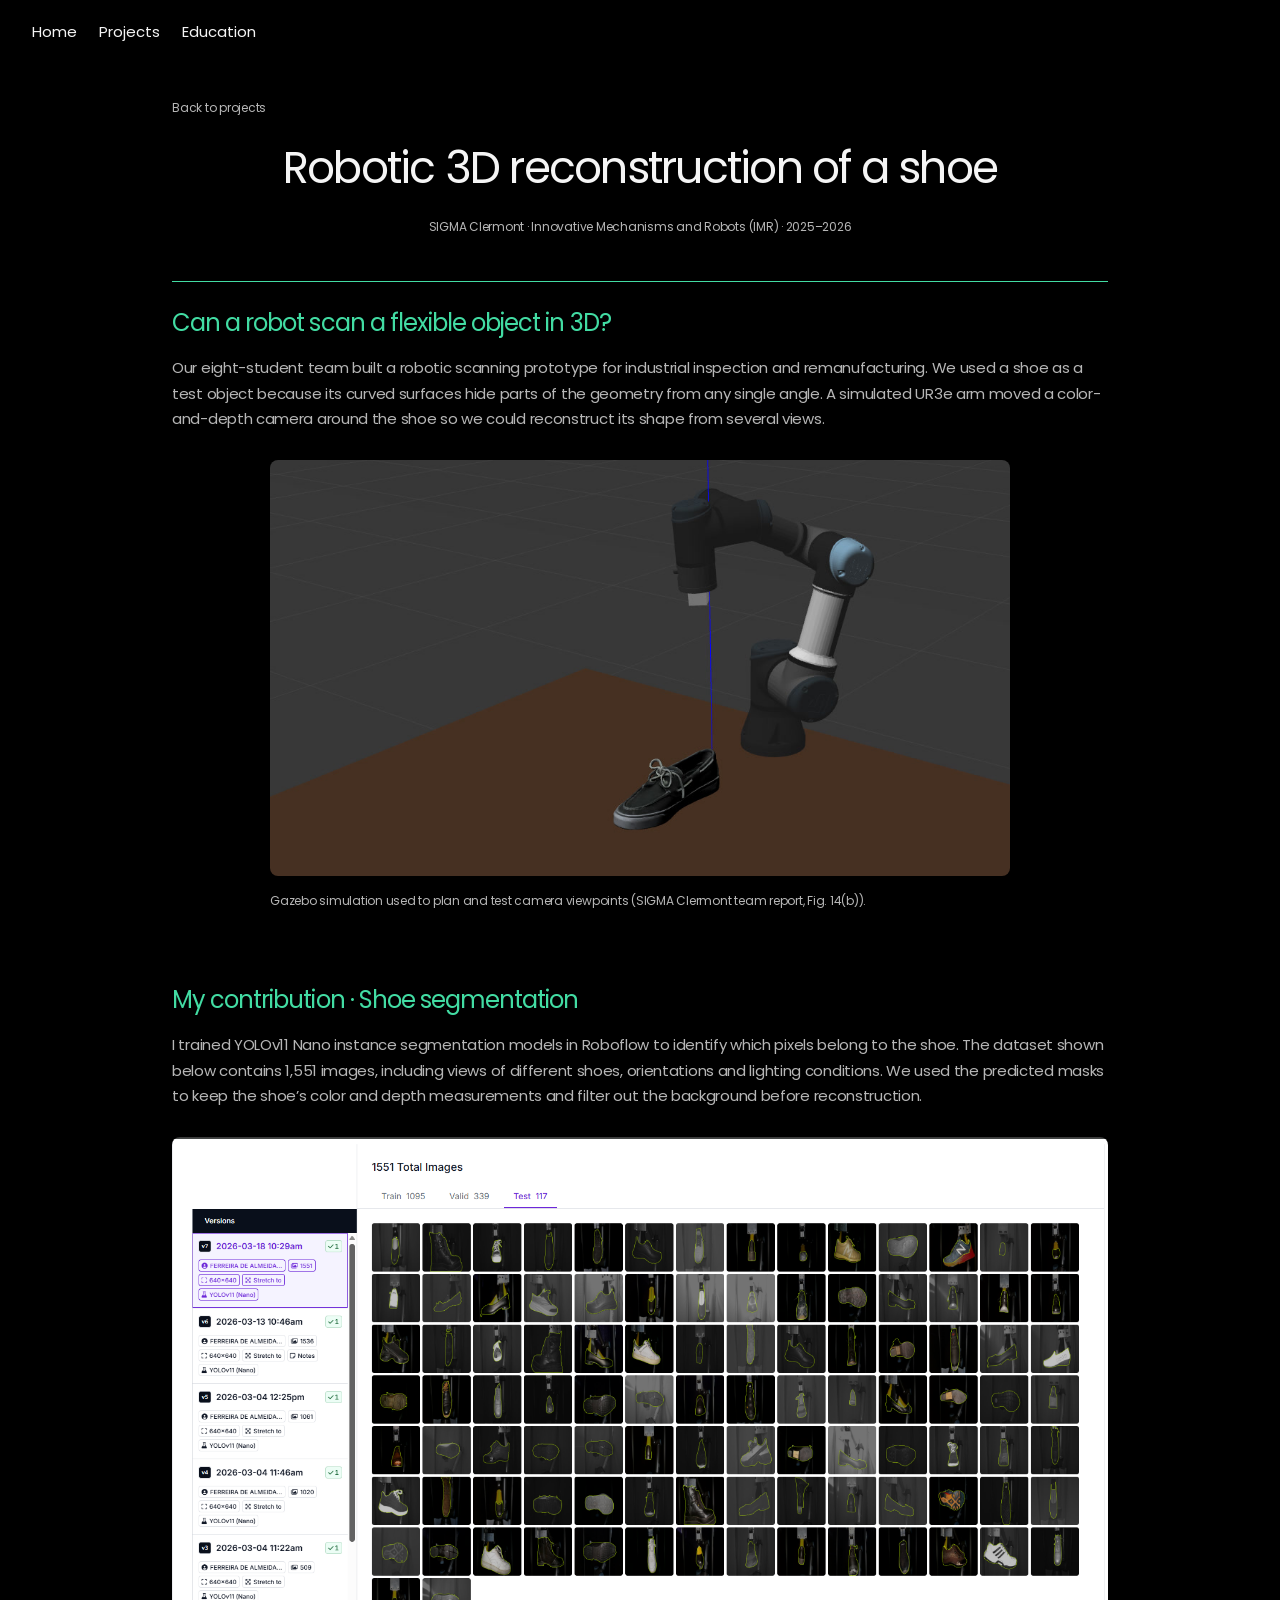
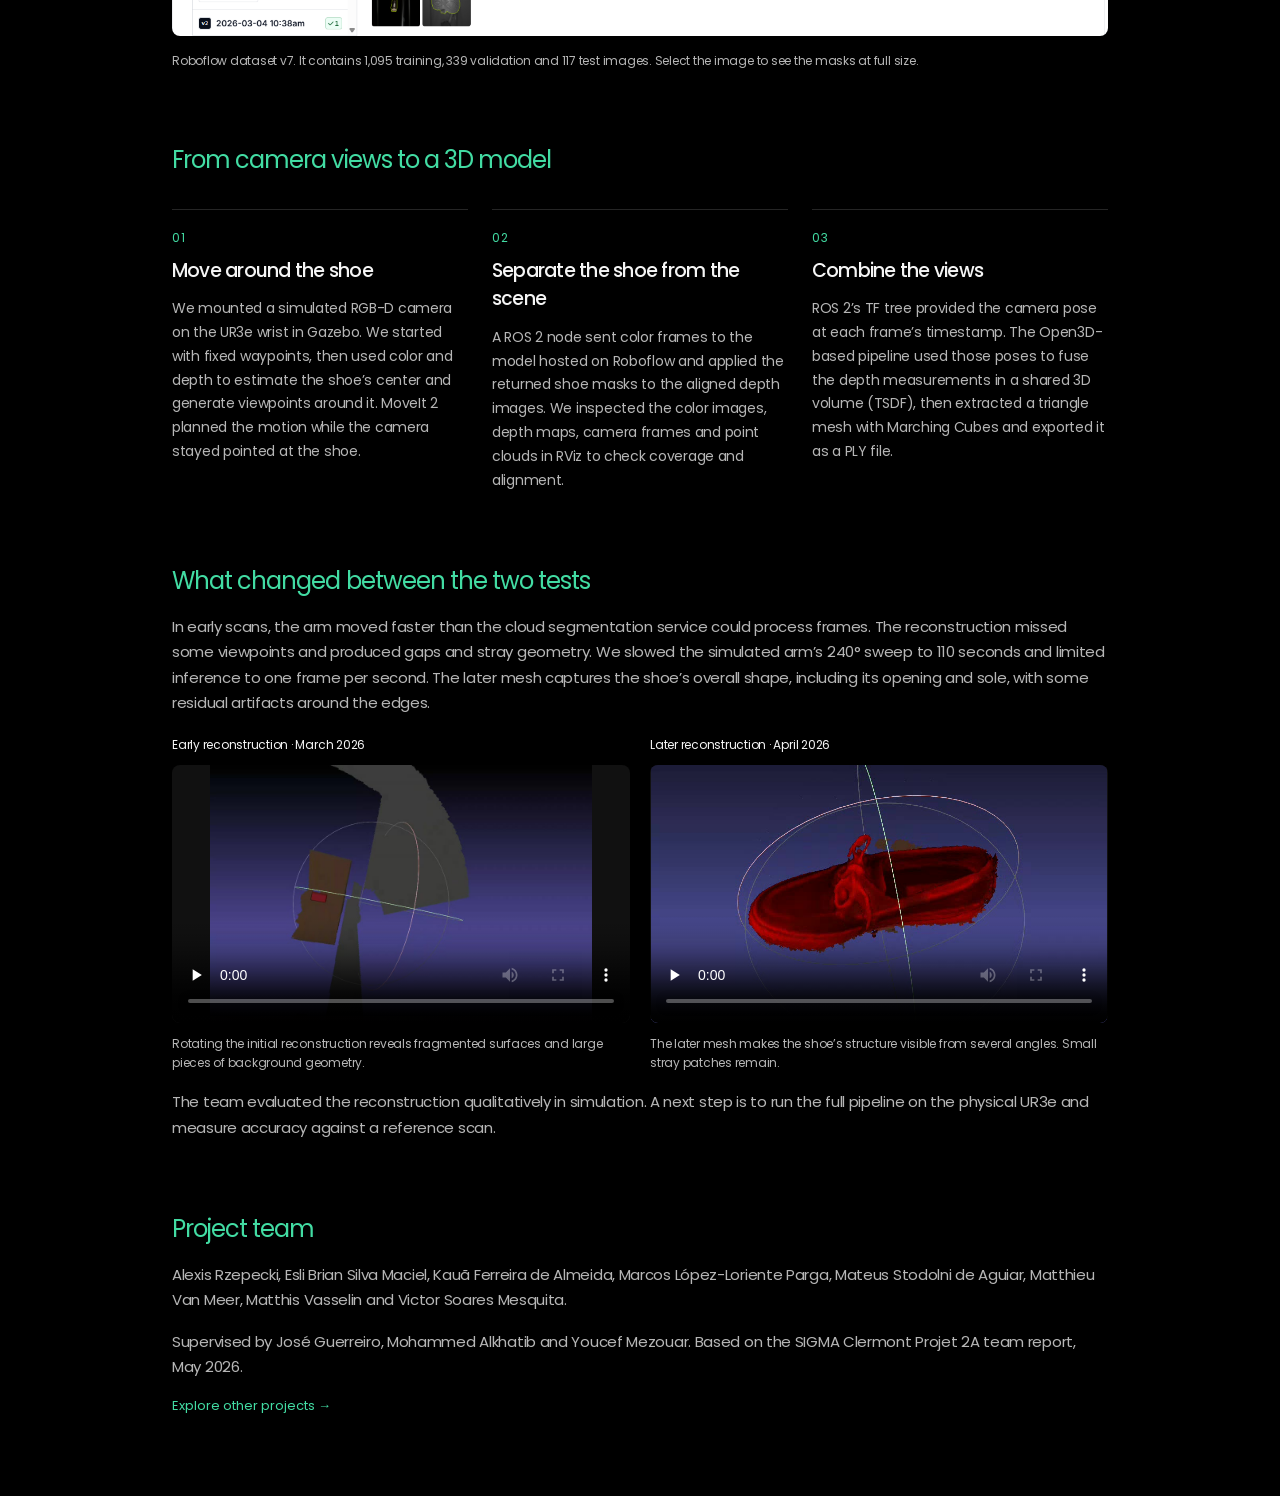
==== 3d-reconstruction/index.html @ c61263b9 "Add files via upload" ====
<!doctype html>
<html lang="en">
<head>
  <meta charset="UTF-8">
  <meta name="viewport" content="width=device-width, initial-scale=1">
  <title>Robotic 3D reconstruction of a shoe — Kauã Ferreira de Almeida</title>
  <meta name="description" content="A SIGMA Clermont team project combining a simulated UR3e, YOLOv11 segmentation trained in Roboflow, and ROS 2 with Open3D to reconstruct a shoe.">
  <meta property="og:title" content="Robotic 3D reconstruction of a shoe">
  <meta property="og:description" content="From a robot-mounted depth camera to a 3D mesh for industrial inspection.">
  <meta property="og:type" content="article">
  <link rel="preload" href="../assets/fonts/poppins-400.woff2" as="font" type="font/woff2" crossorigin>
  <link rel="stylesheet" href="../assets/styles.css">
</head>
<body>
  <a href="#main" class="skip-link">Skip to content</a>
  <nav class="site-nav" aria-label="Main navigation">
    <a href="../">Home</a>
    <a href="../#projects">Projects</a>
    <a href="../#education">Education</a>
  </nav>

  <main id="main" class="case-study">
    <a class="back-link" href="../#projects">Back to projects</a>
    <header class="case-header">
      <h1>Robotic 3D reconstruction of a shoe</h1>
      <p class="case-meta">SIGMA Clermont · Innovative Mechanisms and Robots (IMR) · 2025–2026</p>
    </header>

    <section class="case-section" aria-labelledby="challenge-title">
      <h2 id="challenge-title">Can a robot scan a flexible object in 3D?</h2>
      <p>Our eight-student team built a robotic scanning prototype for industrial inspection and remanufacturing. We used a shoe as a test object because its curved surfaces hide parts of the geometry from any single angle. A simulated UR3e arm moved a color-and-depth camera around the shoe so we could reconstruct its shape from several views.</p>
      <figure class="case-figure reconstruction-setup">
        <img src="../assets/images/reconstruction-ur3e.jpg" alt="Simulated UR3e robot arm looking down at a shoe on a workbench" width="1034" height="581">
        <figcaption>Gazebo simulation used to plan and test camera viewpoints (SIGMA Clermont team report, Fig. 14(b)).</figcaption>
      </figure>
    </section>

    <section class="case-section" aria-labelledby="contribution-title">
      <h2 id="contribution-title">My contribution · Shoe segmentation</h2>
      <p>I trained YOLOv11 Nano instance segmentation models in Roboflow to identify which pixels belong to the shoe. The dataset shown below contains 1,551 images, including views of different shoes, orientations and lighting conditions. We used the predicted masks to keep the shoe’s color and depth measurements and filter out the background before reconstruction.</p>
      <figure class="case-figure overview-figure">
        <a href="../assets/images/reconstruction-roboflow.png" target="_blank" rel="noopener noreferrer" aria-label="Open the Roboflow screenshot at full size in a new tab">
          <img src="../assets/images/reconstruction-roboflow.png" alt="Roboflow dataset dashboard with outlined shoe masks in the test split and several YOLOv11 Nano model versions" width="1551" height="827" loading="lazy">
        </a>
        <figcaption>Roboflow dataset v7. It contains 1,095 training, 339 validation and 117 test images. Select the image to see the masks at full size.</figcaption>
      </figure>
    </section>

    <section class="case-section" aria-labelledby="method-title">
      <h2 id="method-title">From camera views to a 3D model</h2>
      <div class="method-steps">
        <article class="method-step">
          <span class="step-number" aria-hidden="true">01</span>
          <h3>Move around the shoe</h3>
          <p>We mounted a simulated RGB-D camera on the UR3e wrist in Gazebo. We started with fixed waypoints, then used color and depth to estimate the shoe’s center and generate viewpoints around it. MoveIt 2 planned the motion while the camera stayed pointed at the shoe.</p>
        </article>
        <article class="method-step">
          <span class="step-number" aria-hidden="true">02</span>
          <h3>Separate the shoe from the scene</h3>
          <p>A ROS 2 node sent color frames to the model hosted on Roboflow and applied the returned shoe masks to the aligned depth images. We inspected the color images, depth maps, camera frames and point clouds in RViz to check coverage and alignment.</p>
        </article>
        <article class="method-step">
          <span class="step-number" aria-hidden="true">03</span>
          <h3>Combine the views</h3>
          <p>ROS 2’s TF tree provided the camera pose at each frame’s timestamp. The Open3D-based pipeline used those poses to fuse the depth measurements in a shared 3D volume (TSDF), then extracted a triangle mesh with Marching Cubes and exported it as a PLY file.</p>
        </article>
      </div>
    </section>

    <section class="case-section" aria-labelledby="results-title">
      <h2 id="results-title">What changed between the two tests</h2>
      <p>In early scans, the arm moved faster than the cloud segmentation service could process frames. The reconstruction missed some viewpoints and produced gaps and stray geometry. We slowed the simulated arm’s 240° sweep to 110 seconds and limited inference to one frame per second. The later mesh captures the shoe’s overall shape, including its opening and sole, with some residual artifacts around the edges.</p>
      <div class="experiment-videos">
        <figure class="video-panel">
          <p class="video-label" id="early-scan-label">Early reconstruction · March 2026</p>
          <video controls playsinline preload="none" poster="../assets/images/reconstruction-early-poster.jpg" aria-labelledby="early-scan-label" aria-describedby="early-scan-caption">
            <source src="../assets/videos/reconstruction-early.mp4" type="video/mp4">
            <a href="../assets/videos/reconstruction-early.mp4">Open the early reconstruction video.</a>
          </video>
          <figcaption id="early-scan-caption">Rotating the initial reconstruction reveals fragmented surfaces and large pieces of background geometry.</figcaption>
        </figure>
        <figure class="video-panel">
          <p class="video-label" id="final-scan-label">Later reconstruction · April 2026</p>
          <video controls playsinline preload="none" poster="../assets/images/reconstruction-final-poster.jpg" aria-labelledby="final-scan-label" aria-describedby="final-scan-caption">
            <source src="../assets/videos/reconstruction-final.mp4" type="video/mp4">
            <a href="../assets/videos/reconstruction-final.mp4">Open the later reconstruction video.</a>
          </video>
          <figcaption id="final-scan-caption">The later mesh makes the shoe’s structure visible from several angles. Small stray patches remain.</figcaption>
        </figure>
      </div>
      <p class="body-follow-up">The team evaluated the reconstruction qualitatively in simulation. A next step is to run the full pipeline on the physical UR3e and measure accuracy against a reference scan.</p>
    </section>

    <section class="case-section" aria-labelledby="credits-title">
      <h2 id="credits-title">Project team</h2>
      <p>Alexis Rzepecki, Esli Brian Silva Maciel, Kauã Ferreira de Almeida, Marcos López-Loriente Parga, Mateus Stodolni de Aguiar, Matthieu Van Meer, Matthis Vasselin and Victor Soares Mesquita.</p>
      <p class="body-follow-up">Supervised by José Guerreiro, Mohammed Alkhatib and Youcef Mezouar. Based on the SIGMA Clermont Projet 2A team report, May 2026.</p>
      <a class="section-link body-follow-up" href="../#projects">Explore other projects <span aria-hidden="true">→</span></a>
    </section>
  </main>
</body>
</html>
---- assets/styles.css ----
@font-face {
  font-family: Poppins;
  src: url("./fonts/poppins-400.woff2") format("woff2");
  font-style: normal;
  font-weight: 400;
  font-display: swap;
}

@font-face {
  font-family: Poppins;
  src: url("./fonts/poppins-500.woff2") format("woff2");
  font-style: normal;
  font-weight: 500;
  font-display: swap;
}

:root {
  color-scheme: dark;
  --background: #000;
  --surface: #111;
  --border: #252525;
  --text: #f5f5f5;
  --muted: #b6b6b6;
  --accent: #42dca3;
  font-family: Poppins, sans-serif;
  font-size: 15px;
  font-weight: 400;
  font-synthesis: none;
  -webkit-font-smoothing: antialiased;
  text-rendering: optimizeLegibility;
}

* { box-sizing: border-box; }
html { scroll-behavior: smooth; }
body { margin: 0; background: var(--background); color: var(--text); }
h1, h2, h3, p, figure { margin: 0; }
h1, h2, h3 { font-weight: 400; letter-spacing: -.04em; }
h1 { font-size: 44px; line-height: 1.35; }
h2 { font-size: 24px; line-height: 1.4; }
h3 { font-size: 19px; font-weight: 500; line-height: 1.5; }
p { line-height: 1.7; letter-spacing: -.02em; }
a { color: inherit; text-decoration: none; }
img { display: block; max-width: 100%; }
button, a { -webkit-tap-highlight-color: transparent; }
a:focus-visible, button:focus-visible { outline: 2px solid var(--accent); outline-offset: 5px; }
::selection { background: var(--accent); color: #000; }

.skip-link {
  position: absolute;
  top: 8px;
  left: 24px;
  transform: translateY(-160%);
  z-index: 10;
  background: var(--accent);
  color: #000;
  padding: 8px 16px;
  border-radius: 6px;
}
.skip-link:focus { transform: translateY(0); }

.site-nav {
  width: 100%;
  max-width: 1360px;
  margin-inline: auto;
  display: flex;
  align-items: center;
  flex-wrap: wrap;
  gap: 10px 22px;
  padding: 20px 32px;
  font-size: 15px;
  line-height: 24px;
}
.site-nav a:hover, .profile-links a:hover, .back-link:hover { color: var(--accent); }

.portfolio-layout {
  display: flex;
  align-items: flex-start;
  gap: 72px;
  width: 100%;
  max-width: 1360px;
  margin-inline: auto;
  padding: 24px 32px 64px;
}
.profile-card {
  display: flex;
  flex-direction: column;
  align-items: center;
  flex: 0 0 300px;
  gap: 20px;
  padding: 20px;
  background: var(--surface);
  box-shadow: inset 0 0 0 1px var(--border);
  border-radius: 28px;
  text-align: center;
}
.profile-photo {
  width: 100%;
  height: 290px;
  border-radius: 20px;
  object-fit: cover;
  object-position: center;
}
.profile-card h3 { width: 100%; }
.profile-location { color: var(--muted); font-size: 12px; line-height: 1.6; }
.profile-links { display: flex; justify-content: center; gap: 20px; font-size: 12px; line-height: 1.6; letter-spacing: -.02em; }
.cv-button {
  display: block;
  width: 100%;
  border-radius: 8px;
  padding: 12px;
  background: #222;
  color: var(--muted);
  font-size: 12px;
  line-height: 1.6;
  letter-spacing: -.02em;
  transition: background .18s, color .18s;
}
.cv-button:hover { color: var(--text); background: #2c2c2c; }

.portfolio-content { flex: 1; min-width: 0; padding-top: 24px; }
.portfolio-content > section + section { margin-top: 64px; }
.portfolio-content > section[id] { scroll-margin-top: 24px; }
.section-title { margin-bottom: 24px; }
.intro { display: flex; flex-direction: column; gap: 20px; }
.intro h1 + h1 { color: var(--accent); }
.sr-only { position: absolute; width: 1px; height: 1px; padding: 0; margin: -1px; overflow: hidden; clip: rect(0, 0, 0, 0); white-space: nowrap; border: 0; }
.role-visual { display: block; position: relative; }
.role-space { display: block; visibility: hidden; padding-right: 8px; }
.role-line { position: absolute; inset: 0; }
.typing-cursor { display: inline-block; width: 2px; height: .9em; margin-left: 4px; background: currentColor; vertical-align: -.06em; animation: cursor-blink 1s steps(1, end) infinite; }
.role-heading.is-reduced .role-space { display: none; }
.role-heading.is-reduced .role-line { position: static; }
.role-heading.is-reduced .typing-cursor { display: none; }
@keyframes cursor-blink { 0%, 48% { opacity: 1; } 49%, 100% { opacity: 0; } }
.intro .intro-summary { color: var(--text); }
.availability { color: var(--accent); font-size: 12px; line-height: 1.6; }

.intro-actions { display: flex; flex-wrap: wrap; align-items: center; gap: 14px 22px; }
.intro-button, .intro-secondary, .section-link { font-size: 13px; }
.intro-button { padding: 10px 15px; border-radius: 7px; background: var(--accent); color: #071a12; }
.intro-button:hover { background: #76e6bc; }
.intro-secondary, .section-link, .project-action { color: var(--accent); }
.intro-secondary:hover, .section-link:hover, .project-card:hover .project-action { text-decoration: underline; text-underline-offset: 4px; }

.card {
  display: block;
  box-shadow: inset 0 0 0 1px var(--border);
  border-radius: 12px;
  background: var(--surface);
}
a.card { transition: box-shadow .18s, background .18s; }
a.card:hover { box-shadow: inset 0 0 0 1px #555; background: #151515; }
.publication-card { padding: 20px; }
.publication-heading { display: flex; align-items: flex-start; gap: 16px; }
.publication-heading h3 { flex: 1; }
.publication-year {
  flex-shrink: 0;
  padding: 6px 8px;
  border: 1px solid var(--border);
  border-radius: 4px;
  background: #222;
  color: var(--muted);
  font-size: 12px;
  line-height: 1.6;
  letter-spacing: -.02em;
}
.publication-journal { margin-top: 20px; color: var(--muted); }
.publication-details { border-top: 1px solid var(--border); padding-top: 12px; margin-top: 16px; }
.publication-details p { color: var(--muted); font-size: 12px; line-height: 1.6; }
.publication-details .doi { color: var(--accent); margin-top: 6px; }

#projects { scroll-margin-top: 24px; }
.project-grid { display: grid; grid-template-columns: repeat(3, minmax(0, 1fr)); gap: 16px; }
.project-card { padding: 16px; display: flex; flex-direction: column; gap: 12px; min-width: 0; }
.project-image, .project-placeholder { width: 100%; height: 155px; border-radius: 8px; }
.project-image { object-fit: cover; object-position: center; }
.franka-project-image { object-fit: contain; background: #fff; }
.project-placeholder {
  display: flex;
  flex-direction: column;
  align-items: center;
  justify-content: center;
  gap: 16px;
  background: repeating-linear-gradient(135deg, #292929 0, #292929 14px, #1c1c1c 14px, #1c1c1c 16px);
  color: var(--muted);
  font-size: 12px;
  line-height: 1.6;
}
.project-placeholder svg { width: 30px; height: 30px; opacity: .45; }
.project-placeholder span { letter-spacing: -.02em; }
.project-year, .project-tags { color: var(--accent); font-size: 12px; line-height: 1.6; }
.project-description { color: var(--muted); }
.project-card-copy { display: flex; flex: 1; flex-direction: column; gap: 9px; }
.project-card-copy .project-tags { margin-top: auto; padding-top: 5px; }
.project-action { font-size: 13px; }
.reconstruction-project-image { object-position: 50% 58%; }
.stack { display: flex; flex-direction: column; gap: 16px; }
.experience-card, .education-card { padding: 20px; }
.portfolio-content section:has(.experience-card) > .section-title,
.portfolio-content section:has(.education-card) > .section-title,
.contact > .section-title { margin-bottom: 16px; }
.experience-card h3, .education-card h3 { margin-bottom: 8px; }
.experience-meta { color: var(--muted); font-size: 12px; line-height: 1.6; margin-bottom: 12px; }
.education-card p { color: var(--muted); }
.experience-details { color: var(--muted); line-height: 1.65; margin: 0; padding-left: 1.2em; }
.experience-details li + li { margin-top: 6px; }
.experience-card .section-link, .education-card .section-link { display: inline-block; margin-top: 14px; }
.education-card .education-meta { margin-bottom: 5px; color: var(--accent); font-size: 12px; }
.education-card .education-degree { margin-bottom: 8px; color: var(--text); font-weight: 500; }
.skills-grid { display: grid; grid-template-columns: repeat(2, minmax(0, 1fr)); gap: 16px; }
.competency-card { display: flex; flex-direction: column; gap: 14px; min-width: 0; padding: 20px; }
.skill-heading { display: flex; align-items: center; gap: 10px; }
.skill-icon { flex: 0 0 24px; color: var(--accent); }
.tool-heading { display: flex; align-items: center; gap: 12px; min-height: 38px; }
.tool-logo { width: 38px; height: 38px; flex: 0 0 38px; object-fit: contain; border-radius: 7px; }
.tool-logo-light { padding: 4px; background: #fff; }
.competency-tags { display: flex; flex-wrap: wrap; gap: 7px; margin: 0; padding: 0; list-style: none; }
.competency-tags li { min-width: 0; padding: 4px 8px; border: 1px solid var(--border); border-radius: 6px; color: var(--muted); font-size: 12px; line-height: 1.5; overflow-wrap: anywhere; }
.languages { display: flex; flex-wrap: wrap; gap: 20px; color: var(--muted); }
.contact h3 { margin-bottom: 16px; }
.contact-row { display: flex; flex-direction: column; align-items: flex-start; gap: 4px; padding: 16px 20px; border-radius: 8px; font-size: 12px; line-height: 1.6; }
.contact-label { color: var(--muted); }
.contact-value { color: var(--accent); overflow-wrap: anywhere; }

.case-study {
  width: 100%;
  max-width: 1000px;
  margin: 0 auto;
  padding: 32px 32px 80px;
}
.back-link { display: inline-block; color: var(--muted); font-size: 12px; line-height: 1.6; letter-spacing: -.02em; margin-bottom: 20px; }
.case-header { display: flex; flex-direction: column; gap: 20px; text-align: center; }
.case-meta { color: var(--muted); font-size: 12px; line-height: 1.6; }
.case-section { margin-top: 72px; }
.case-section:first-of-type { padding-top: 24px; margin-top: 44px; border-top: 1px solid var(--accent); }
.case-section h2 { color: var(--accent); margin-bottom: 16px; }
.case-section p { color: var(--muted); }
.case-figure { margin-top: 28px; }
.reconstruction-setup { max-width: 740px; margin-inline: auto; }
.case-section > .section-link { display: inline-block; }
.case-figure img { width: 100%; height: auto; background: #fff; border-radius: 8px; }
.case-figure figcaption { color: var(--muted); font-size: 12px; line-height: 1.6; letter-spacing: -.02em; margin-top: 16px; }
.case-figure + .case-figure { margin-top: 28px; }
.reconstruction-setup { max-width: 740px; margin-inline: auto; }
.case-section > .section-link { display: inline-block; }
.case-finding { margin-top: 24px; }
.research-card { padding: 24px; margin-top: 28px; }
.research-card h3 { margin-bottom: 12px; }
.research-card .article-link { display: inline-block; color: var(--accent); margin-top: 16px; }
.research-card .article-link:hover { text-decoration: underline; text-underline-offset: 4px; }
.figure-credit { margin-top: 24px; color: var(--muted); font-size: 12px; line-height: 1.6; }

.body-follow-up { margin-top: 16px; }
.contribution-note { padding: 24px; margin-top: 28px; border-left: 2px solid var(--accent); }
.contribution-note h3 { margin-bottom: 12px; }
.overview-figure a { display: block; border-radius: 8px; }
.method-steps { display: grid; grid-template-columns: repeat(3, minmax(0, 1fr)); gap: 24px; margin-top: 32px; }
.method-step { border-top: 1px solid var(--border); padding-top: 20px; }
.step-number { display: block; color: var(--accent); font-size: 12px; letter-spacing: .08em; margin-bottom: 10px; }
.method-step h3 { margin-bottom: 12px; }
.method-step p { font-size: 14px; }
.video-instructions { font-size: 12px; line-height: 1.6; margin-top: 16px; }
.experiment { margin-top: 44px; padding-top: 28px; border-top: 1px solid var(--border); scroll-margin-top: 24px; }
.experiment-header .experiment-index { color: var(--accent); font-size: 12px; line-height: 1.6; letter-spacing: .04em; margin-bottom: 10px; }
.experiment-header h3 { margin-bottom: 14px; }
.video-pair-controls { display: flex; align-items: center; flex-wrap: wrap; gap: 12px; margin-top: 20px; }
.video-pair-controls[hidden] { display: none; }
.pair-button { font: inherit; font-size: 12px; line-height: 1.6; padding: 9px 16px; border: 1px solid var(--accent); border-radius: 7px; background: var(--accent); color: #071a12; cursor: pointer; min-height: 40px; }
.pair-button:hover { background: #76e6bc; }
.pair-button.secondary { background: transparent; border-color: #444; color: var(--text); }
.pair-button.secondary:hover { background: #191919; }
.pair-status { color: var(--muted); font-size: 12px; line-height: 1.6; letter-spacing: -.02em; }
.experiment-videos { display: grid; grid-template-columns: repeat(2, minmax(0, 1fr)); gap: 20px; margin-top: 20px; }
.video-panel { min-width: 0; }
.video-label { color: var(--text) !important; font-size: 12px; line-height: 1.6; margin-bottom: 10px; }
.video-panel video { display: block; width: 100%; aspect-ratio: 16 / 9; background: #111; object-fit: contain; border-radius: 8px; }
.video-panel figcaption { margin-top: 12px; color: var(--muted); font-size: 12px; line-height: 1.6; letter-spacing: -.02em; }
#experiments { scroll-margin-top: 24px; }

@media (min-width: 810px) and (max-width: 999px) {
  .skills-grid { grid-template-columns: 1fr; }
}

@media (min-width: 810px) and (max-width: 1199px) {
  h1 { font-size: 36px; }
  .portfolio-layout { gap: 40px; }
  .profile-card { flex-basis: 240px; }
  .profile-photo { height: 250px; }
  .project-grid { grid-template-columns: repeat(2, minmax(0, 1fr)); }
  .project-card .project-image { height: 165px; }
}

@media (max-width: 809px) {
  h1 { font-size: 32px; line-height: 1.35; }
  h2 { font-size: 22px; }
  h3 { font-size: 19px; }
  .site-nav { padding: 20px; }
  .portfolio-layout { padding: 16px 20px 48px; flex-direction: column; gap: 48px; }
  .profile-card { flex: none; width: 100%; }
  .profile-photo { height: auto; aspect-ratio: 1 / 1; object-fit: cover; }
  .portfolio-content { padding-top: 0; width: 100%; }
  .portfolio-content > section + section { margin-top: 48px; }
  .intro { gap: 20px; }
  .project-grid, .skills-grid { grid-template-columns: 1fr; }
  .project-image, .project-placeholder { height: 210px; }
  .publication-heading { gap: 12px; }
  .publication-year { padding: 4px 6px; }
  .languages { display: flex; flex-direction: column; gap: 8px; }
  .contact-row { flex-direction: column; align-items: flex-start; gap: 4px; }
  .case-study { padding: 24px 20px 48px; }
  .case-header { gap: 16px; }
  .case-header h2 { font-size: 22px; }
  .case-section { margin-top: 48px; }
  .case-section:first-of-type { margin-top: 32px; }
  .research-card { padding: 20px; }
  .contribution-note { padding: 20px; }
  .method-steps { grid-template-columns: 1fr; gap: 24px; }
  .experiment-videos { grid-template-columns: 1fr; gap: 24px; }
  .pair-status { flex-basis: 100%; }
}

@media (min-width: 650px) and (max-width: 809px) {
  .project-grid { grid-template-columns: repeat(2, minmax(0, 1fr)); }
}

@media (prefers-reduced-motion: reduce) {
  html { scroll-behavior: auto; }
  *, *::before, *::after { transition: none !important; }
  .typing-cursor { animation: none; }
}
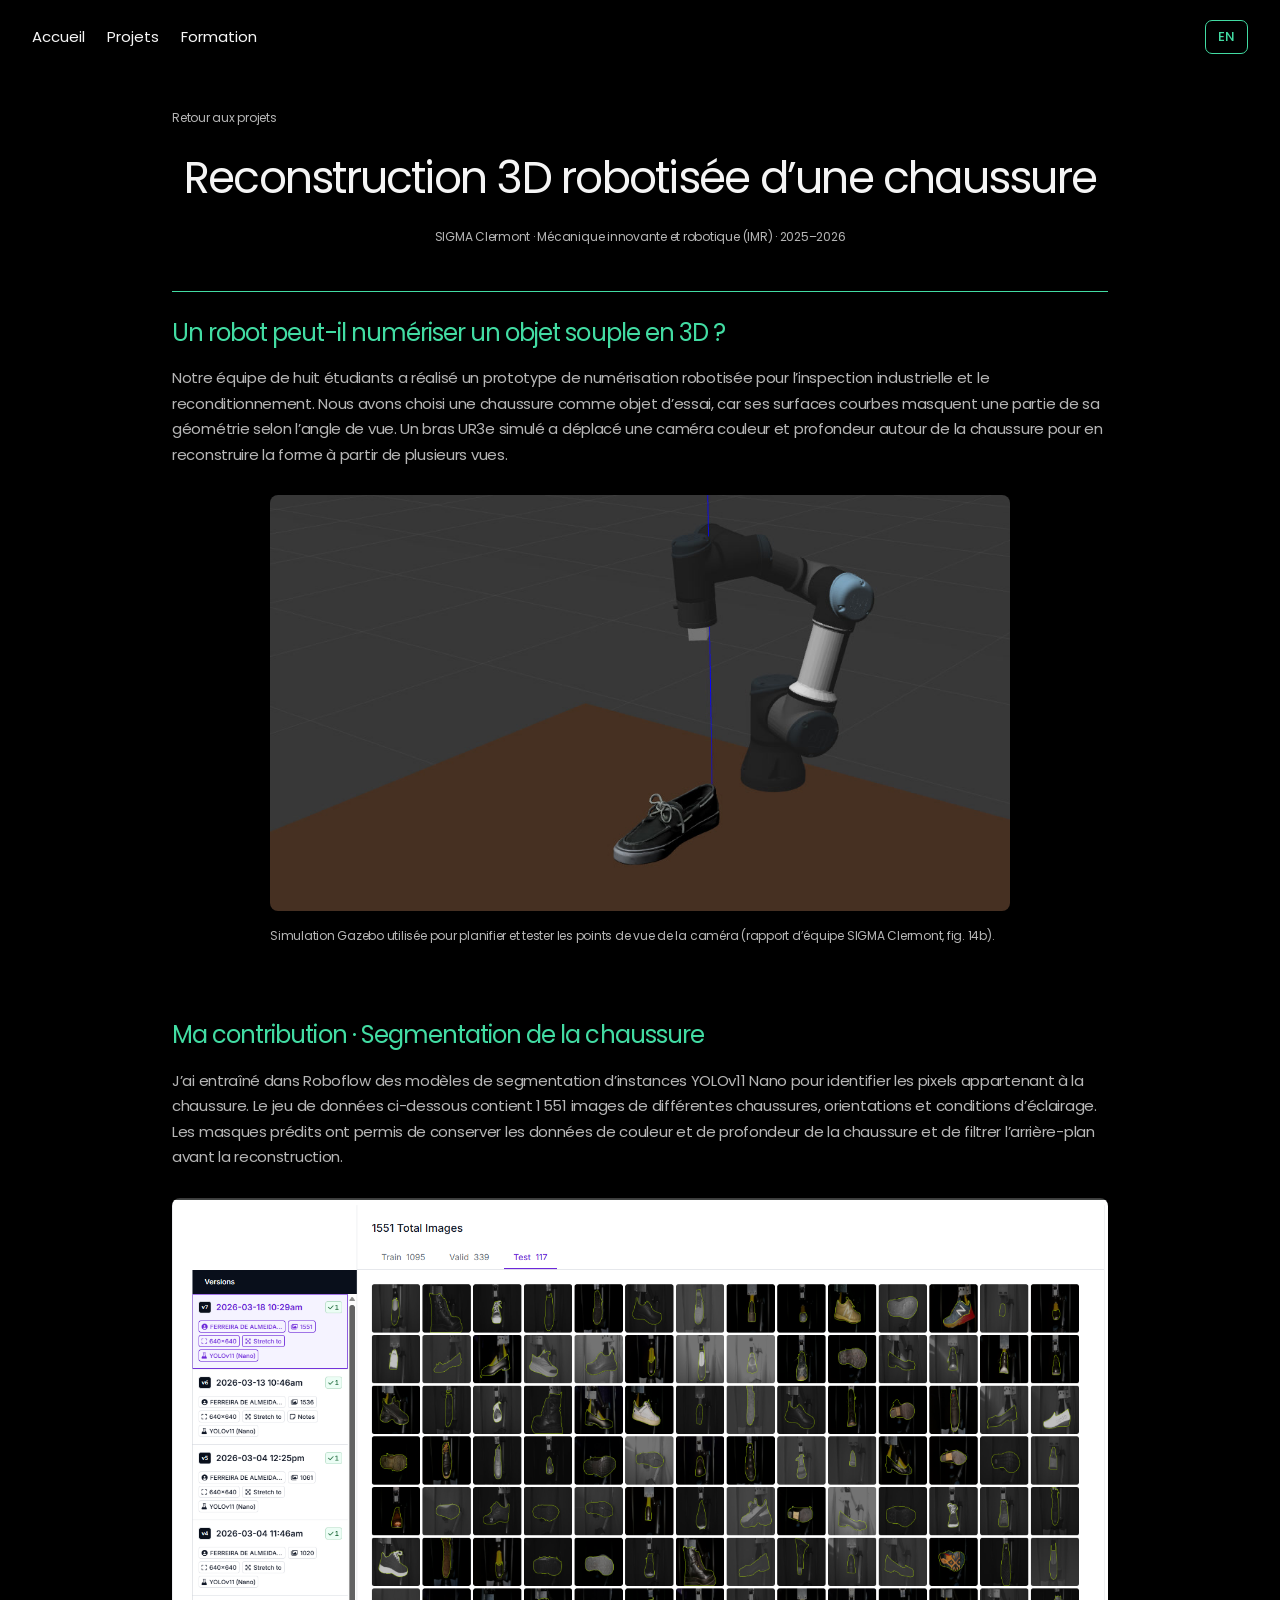
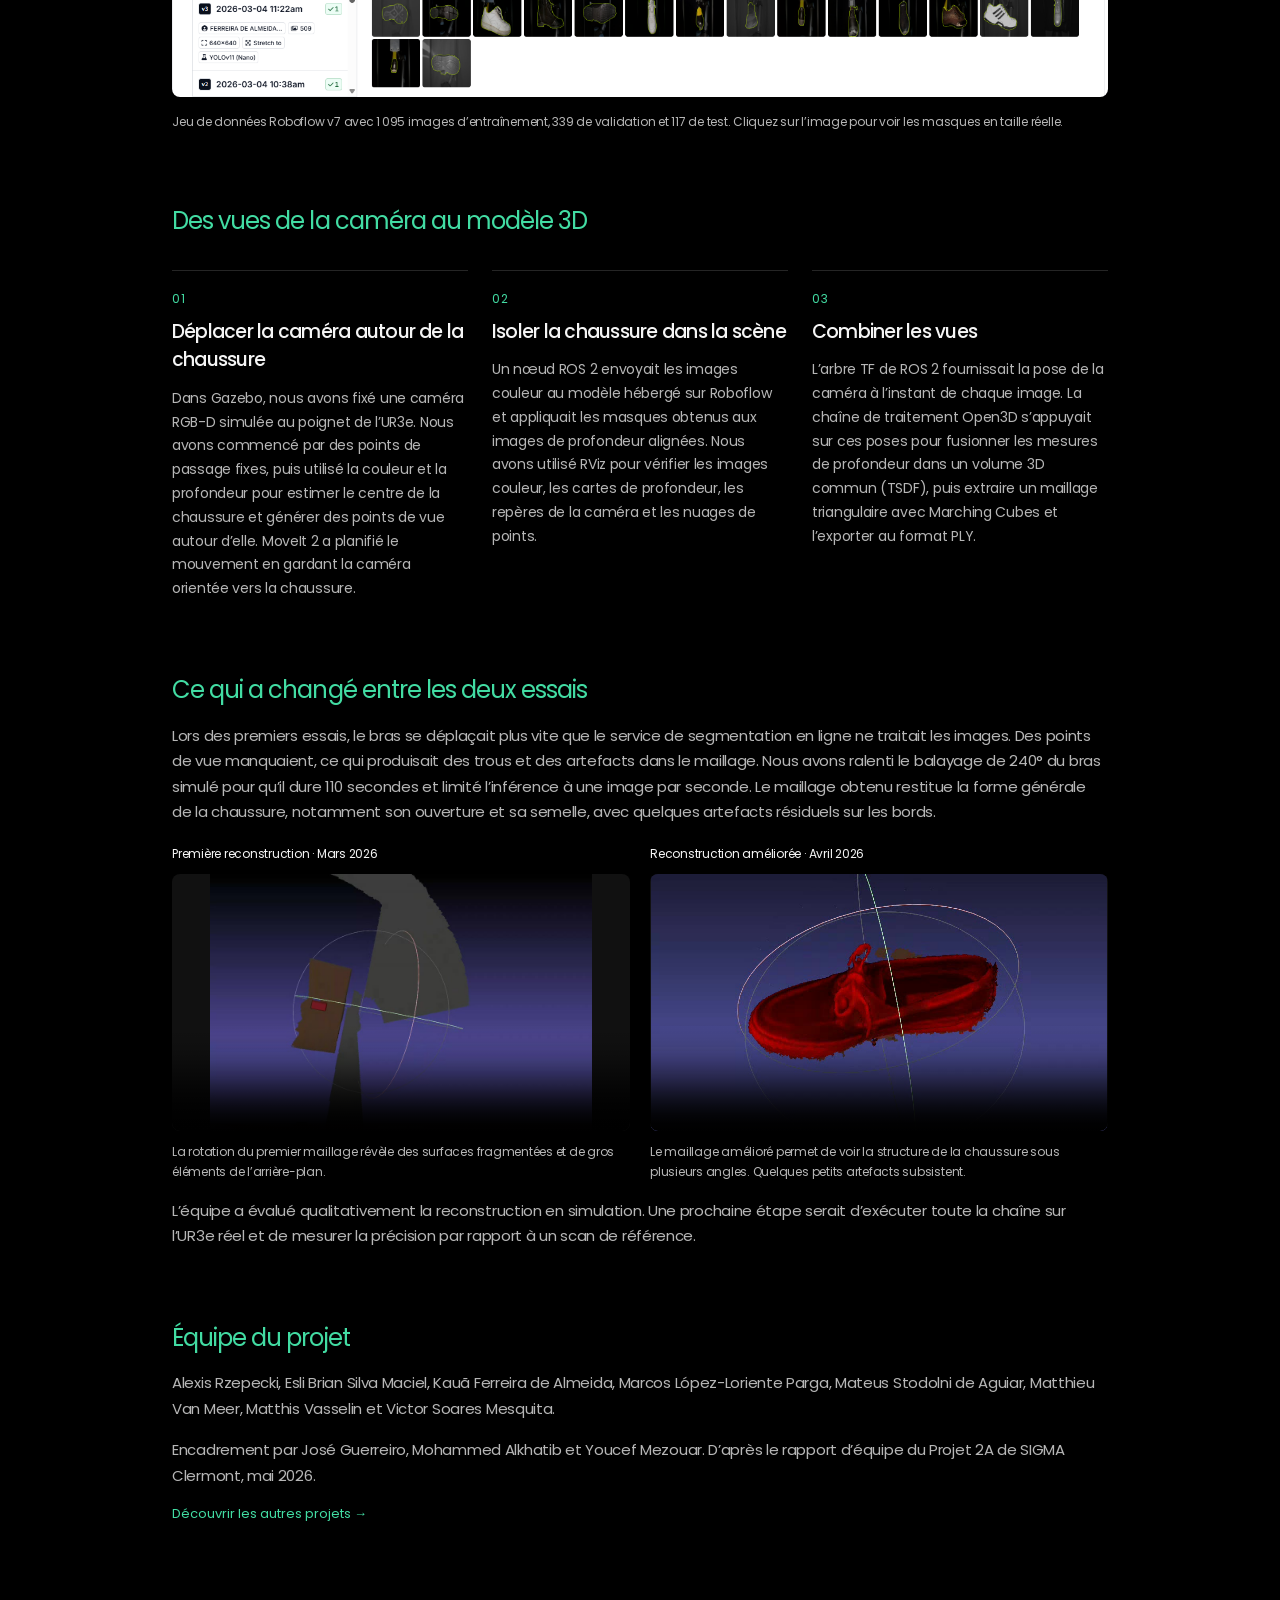
==== commit da44c88e: "Add files via upload" ====
--- a/3d-reconstruction/index.html
+++ b/3d-reconstruction/index.html
@@ -1,101 +1,104 @@
 <!doctype html>
-<html lang="en">
+<html lang="fr">
 <head>
   <meta charset="UTF-8">
   <meta name="viewport" content="width=device-width, initial-scale=1">
-  <title>Robotic 3D reconstruction of a shoe — Kauã Ferreira de Almeida</title>
-  <meta name="description" content="A SIGMA Clermont team project combining a simulated UR3e, YOLOv11 segmentation trained in Roboflow, and ROS 2 with Open3D to reconstruct a shoe.">
-  <meta property="og:title" content="Robotic 3D reconstruction of a shoe">
-  <meta property="og:description" content="From a robot-mounted depth camera to a 3D mesh for industrial inspection.">
+  <title>Reconstruction 3D robotisée d’une chaussure | Kauã Ferreira de Almeida</title>
+  <meta name="description" content="Projet d’équipe à SIGMA Clermont combinant un UR3e simulé, la segmentation YOLOv11 entraînée dans Roboflow, ROS 2 et Open3D pour reconstruire une chaussure.">
+  <meta property="og:title" content="Reconstruction 3D robotisée d’une chaussure">
+  <meta property="og:description" content="D’une caméra de profondeur montée sur un robot à un maillage 3D pour l’inspection industrielle.">
   <meta property="og:type" content="article">
   <link rel="preload" href="../assets/fonts/poppins-400.woff2" as="font" type="font/woff2" crossorigin>
   <link rel="stylesheet" href="../assets/styles.css">
+  <meta property="og:locale" content="fr_FR">
+  <link rel="alternate" hreflang="en" href="../en/3d-reconstruction/">
 </head>
 <body>
-  <a href="#main" class="skip-link">Skip to content</a>
-  <nav class="site-nav" aria-label="Main navigation">
-    <a href="../">Home</a>
-    <a href="../#projects">Projects</a>
-    <a href="../#education">Education</a>
+  <a href="#main" class="skip-link">Aller au contenu</a>
+  <nav class="site-nav" aria-label="Navigation principale">
+    <a href="../">Accueil</a>
+    <a href="../#projects">Projets</a>
+    <a href="../#education">Formation</a>
+    <a class="language-switch" href="../en/3d-reconstruction/" hreflang="en" lang="en" aria-label="Read in English">EN</a>
   </nav>
 
   <main id="main" class="case-study">
-    <a class="back-link" href="../#projects">Back to projects</a>
+    <a class="back-link" href="../#projects">Retour aux projets</a>
     <header class="case-header">
-      <h1>Robotic 3D reconstruction of a shoe</h1>
-      <p class="case-meta">SIGMA Clermont · Innovative Mechanisms and Robots (IMR) · 2025–2026</p>
+      <h1>Reconstruction 3D robotisée d’une chaussure</h1>
+      <p class="case-meta">SIGMA Clermont · Mécanique innovante et robotique (IMR) · 2025–2026</p>
     </header>
 
     <section class="case-section" aria-labelledby="challenge-title">
-      <h2 id="challenge-title">Can a robot scan a flexible object in 3D?</h2>
-      <p>Our eight-student team built a robotic scanning prototype for industrial inspection and remanufacturing. We used a shoe as a test object because its curved surfaces hide parts of the geometry from any single angle. A simulated UR3e arm moved a color-and-depth camera around the shoe so we could reconstruct its shape from several views.</p>
+      <h2 id="challenge-title">Un robot peut-il numériser un objet souple en 3D ?</h2>
+      <p>Notre équipe de huit étudiants a réalisé un prototype de numérisation robotisée pour l’inspection industrielle et le reconditionnement. Nous avons choisi une chaussure comme objet d’essai, car ses surfaces courbes masquent une partie de sa géométrie selon l’angle de vue. Un bras UR3e simulé a déplacé une caméra couleur et profondeur autour de la chaussure pour en reconstruire la forme à partir de plusieurs vues.</p>
       <figure class="case-figure reconstruction-setup">
-        <img src="../assets/images/reconstruction-ur3e.jpg" alt="Simulated UR3e robot arm looking down at a shoe on a workbench" width="1034" height="581">
-        <figcaption>Gazebo simulation used to plan and test camera viewpoints (SIGMA Clermont team report, Fig. 14(b)).</figcaption>
+        <img src="../assets/images/reconstruction-ur3e.jpg" alt="Bras robotique UR3e simulé pointé vers une chaussure posée sur un établi" width="1034" height="581">
+        <figcaption>Simulation Gazebo utilisée pour planifier et tester les points de vue de la caméra (rapport d’équipe SIGMA Clermont, fig. 14b).</figcaption>
       </figure>
     </section>
 
     <section class="case-section" aria-labelledby="contribution-title">
-      <h2 id="contribution-title">My contribution · Shoe segmentation</h2>
-      <p>I trained YOLOv11 Nano instance segmentation models in Roboflow to identify which pixels belong to the shoe. The dataset shown below contains 1,551 images, including views of different shoes, orientations and lighting conditions. We used the predicted masks to keep the shoe’s color and depth measurements and filter out the background before reconstruction.</p>
+      <h2 id="contribution-title">Ma contribution · Segmentation de la chaussure</h2>
+      <p>J’ai entraîné dans Roboflow des modèles de segmentation d’instances YOLOv11 Nano pour identifier les pixels appartenant à la chaussure. Le jeu de données ci-dessous contient 1 551 images de différentes chaussures, orientations et conditions d’éclairage. Les masques prédits ont permis de conserver les données de couleur et de profondeur de la chaussure et de filtrer l’arrière-plan avant la reconstruction.</p>
       <figure class="case-figure overview-figure">
-        <a href="../assets/images/reconstruction-roboflow.png" target="_blank" rel="noopener noreferrer" aria-label="Open the Roboflow screenshot at full size in a new tab">
-          <img src="../assets/images/reconstruction-roboflow.png" alt="Roboflow dataset dashboard with outlined shoe masks in the test split and several YOLOv11 Nano model versions" width="1551" height="827" loading="lazy">
+        <a href="../assets/images/reconstruction-roboflow.png" target="_blank" rel="noopener noreferrer" aria-label="Ouvrir la capture Roboflow en taille réelle dans un nouvel onglet">
+          <img src="../assets/images/reconstruction-roboflow.png" alt="Tableau de bord Roboflow présentant les masques de chaussures du jeu de test et plusieurs versions du modèle YOLOv11 Nano" width="1551" height="827" loading="lazy">
         </a>
-        <figcaption>Roboflow dataset v7. It contains 1,095 training, 339 validation and 117 test images. Select the image to see the masks at full size.</figcaption>
+        <figcaption>Jeu de données Roboflow v7 avec 1 095 images d’entraînement, 339 de validation et 117 de test. Cliquez sur l’image pour voir les masques en taille réelle.</figcaption>
       </figure>
     </section>
 
     <section class="case-section" aria-labelledby="method-title">
-      <h2 id="method-title">From camera views to a 3D model</h2>
+      <h2 id="method-title">Des vues de la caméra au modèle 3D</h2>
       <div class="method-steps">
         <article class="method-step">
           <span class="step-number" aria-hidden="true">01</span>
-          <h3>Move around the shoe</h3>
-          <p>We mounted a simulated RGB-D camera on the UR3e wrist in Gazebo. We started with fixed waypoints, then used color and depth to estimate the shoe’s center and generate viewpoints around it. MoveIt 2 planned the motion while the camera stayed pointed at the shoe.</p>
+          <h3>Déplacer la caméra autour de la chaussure</h3>
+          <p>Dans Gazebo, nous avons fixé une caméra RGB-D simulée au poignet de l’UR3e. Nous avons commencé par des points de passage fixes, puis utilisé la couleur et la profondeur pour estimer le centre de la chaussure et générer des points de vue autour d’elle. MoveIt 2 a planifié le mouvement en gardant la caméra orientée vers la chaussure.</p>
         </article>
         <article class="method-step">
           <span class="step-number" aria-hidden="true">02</span>
-          <h3>Separate the shoe from the scene</h3>
-          <p>A ROS 2 node sent color frames to the model hosted on Roboflow and applied the returned shoe masks to the aligned depth images. We inspected the color images, depth maps, camera frames and point clouds in RViz to check coverage and alignment.</p>
+          <h3>Isoler la chaussure dans la scène</h3>
+          <p>Un nœud ROS 2 envoyait les images couleur au modèle hébergé sur Roboflow et appliquait les masques obtenus aux images de profondeur alignées. Nous avons utilisé RViz pour vérifier les images couleur, les cartes de profondeur, les repères de la caméra et les nuages de points.</p>
         </article>
         <article class="method-step">
           <span class="step-number" aria-hidden="true">03</span>
-          <h3>Combine the views</h3>
-          <p>ROS 2’s TF tree provided the camera pose at each frame’s timestamp. The Open3D-based pipeline used those poses to fuse the depth measurements in a shared 3D volume (TSDF), then extracted a triangle mesh with Marching Cubes and exported it as a PLY file.</p>
+          <h3>Combiner les vues</h3>
+          <p>L’arbre TF de ROS 2 fournissait la pose de la caméra à l’instant de chaque image. La chaîne de traitement Open3D s’appuyait sur ces poses pour fusionner les mesures de profondeur dans un volume 3D commun (TSDF), puis extraire un maillage triangulaire avec Marching Cubes et l’exporter au format PLY.</p>
         </article>
       </div>
     </section>
 
     <section class="case-section" aria-labelledby="results-title">
-      <h2 id="results-title">What changed between the two tests</h2>
-      <p>In early scans, the arm moved faster than the cloud segmentation service could process frames. The reconstruction missed some viewpoints and produced gaps and stray geometry. We slowed the simulated arm’s 240° sweep to 110 seconds and limited inference to one frame per second. The later mesh captures the shoe’s overall shape, including its opening and sole, with some residual artifacts around the edges.</p>
+      <h2 id="results-title">Ce qui a changé entre les deux essais</h2>
+      <p>Lors des premiers essais, le bras se déplaçait plus vite que le service de segmentation en ligne ne traitait les images. Des points de vue manquaient, ce qui produisait des trous et des artefacts dans le maillage. Nous avons ralenti le balayage de 240° du bras simulé pour qu’il dure 110 secondes et limité l’inférence à une image par seconde. Le maillage obtenu restitue la forme générale de la chaussure, notamment son ouverture et sa semelle, avec quelques artefacts résiduels sur les bords.</p>
       <div class="experiment-videos">
         <figure class="video-panel">
-          <p class="video-label" id="early-scan-label">Early reconstruction · March 2026</p>
+          <p class="video-label" id="early-scan-label">Première reconstruction · Mars 2026</p>
           <video controls playsinline preload="none" poster="../assets/images/reconstruction-early-poster.jpg" aria-labelledby="early-scan-label" aria-describedby="early-scan-caption">
             <source src="../assets/videos/reconstruction-early.mp4" type="video/mp4">
-            <a href="../assets/videos/reconstruction-early.mp4">Open the early reconstruction video.</a>
+            <a href="../assets/videos/reconstruction-early.mp4">Ouvrir la vidéo de la première reconstruction.</a>
           </video>
-          <figcaption id="early-scan-caption">Rotating the initial reconstruction reveals fragmented surfaces and large pieces of background geometry.</figcaption>
+          <figcaption id="early-scan-caption">La rotation du premier maillage révèle des surfaces fragmentées et de gros éléments de l’arrière-plan.</figcaption>
         </figure>
         <figure class="video-panel">
-          <p class="video-label" id="final-scan-label">Later reconstruction · April 2026</p>
+          <p class="video-label" id="final-scan-label">Reconstruction améliorée · Avril 2026</p>
           <video controls playsinline preload="none" poster="../assets/images/reconstruction-final-poster.jpg" aria-labelledby="final-scan-label" aria-describedby="final-scan-caption">
             <source src="../assets/videos/reconstruction-final.mp4" type="video/mp4">
-            <a href="../assets/videos/reconstruction-final.mp4">Open the later reconstruction video.</a>
+            <a href="../assets/videos/reconstruction-final.mp4">Ouvrir la vidéo de la reconstruction améliorée.</a>
           </video>
-          <figcaption id="final-scan-caption">The later mesh makes the shoe’s structure visible from several angles. Small stray patches remain.</figcaption>
+          <figcaption id="final-scan-caption">Le maillage amélioré permet de voir la structure de la chaussure sous plusieurs angles. Quelques petits artefacts subsistent.</figcaption>
         </figure>
       </div>
-      <p class="body-follow-up">The team evaluated the reconstruction qualitatively in simulation. A next step is to run the full pipeline on the physical UR3e and measure accuracy against a reference scan.</p>
+      <p class="body-follow-up">L’équipe a évalué qualitativement la reconstruction en simulation. Une prochaine étape serait d’exécuter toute la chaîne sur l’UR3e réel et de mesurer la précision par rapport à un scan de référence.</p>
     </section>
 
     <section class="case-section" aria-labelledby="credits-title">
-      <h2 id="credits-title">Project team</h2>
-      <p>Alexis Rzepecki, Esli Brian Silva Maciel, Kauã Ferreira de Almeida, Marcos López-Loriente Parga, Mateus Stodolni de Aguiar, Matthieu Van Meer, Matthis Vasselin and Victor Soares Mesquita.</p>
-      <p class="body-follow-up">Supervised by José Guerreiro, Mohammed Alkhatib and Youcef Mezouar. Based on the SIGMA Clermont Projet 2A team report, May 2026.</p>
-      <a class="section-link body-follow-up" href="../#projects">Explore other projects <span aria-hidden="true">→</span></a>
+      <h2 id="credits-title">Équipe du projet</h2>
+      <p>Alexis Rzepecki, Esli Brian Silva Maciel, Kauã Ferreira de Almeida, Marcos López-Loriente Parga, Mateus Stodolni de Aguiar, Matthieu Van Meer, Matthis Vasselin et Victor Soares Mesquita.</p>
+      <p class="body-follow-up">Encadrement par José Guerreiro, Mohammed Alkhatib et Youcef Mezouar. D’après le rapport d’équipe du Projet 2A de SIGMA Clermont, mai 2026.</p>
+      <a class="section-link body-follow-up" href="../#projects">Découvrir les autres projets <span aria-hidden="true">→</span></a>
     </section>
   </main>
 </body>
--- a/assets/styles.css
+++ b/assets/styles.css
@@ -71,6 +71,16 @@
   line-height: 24px;
 }
 .site-nav a:hover, .profile-links a:hover, .back-link:hover { color: var(--accent); }
+.language-switch {
+  margin-inline-start: auto;
+  border: 1px solid var(--accent);
+  border-radius: 7px;
+  padding: 4px 12px;
+  color: var(--accent);
+  font-size: 13px;
+  font-weight: 600;
+}
+.site-nav .language-switch:hover { background: var(--accent); color: var(--background); }
 
 .portfolio-layout {
   display: flex;
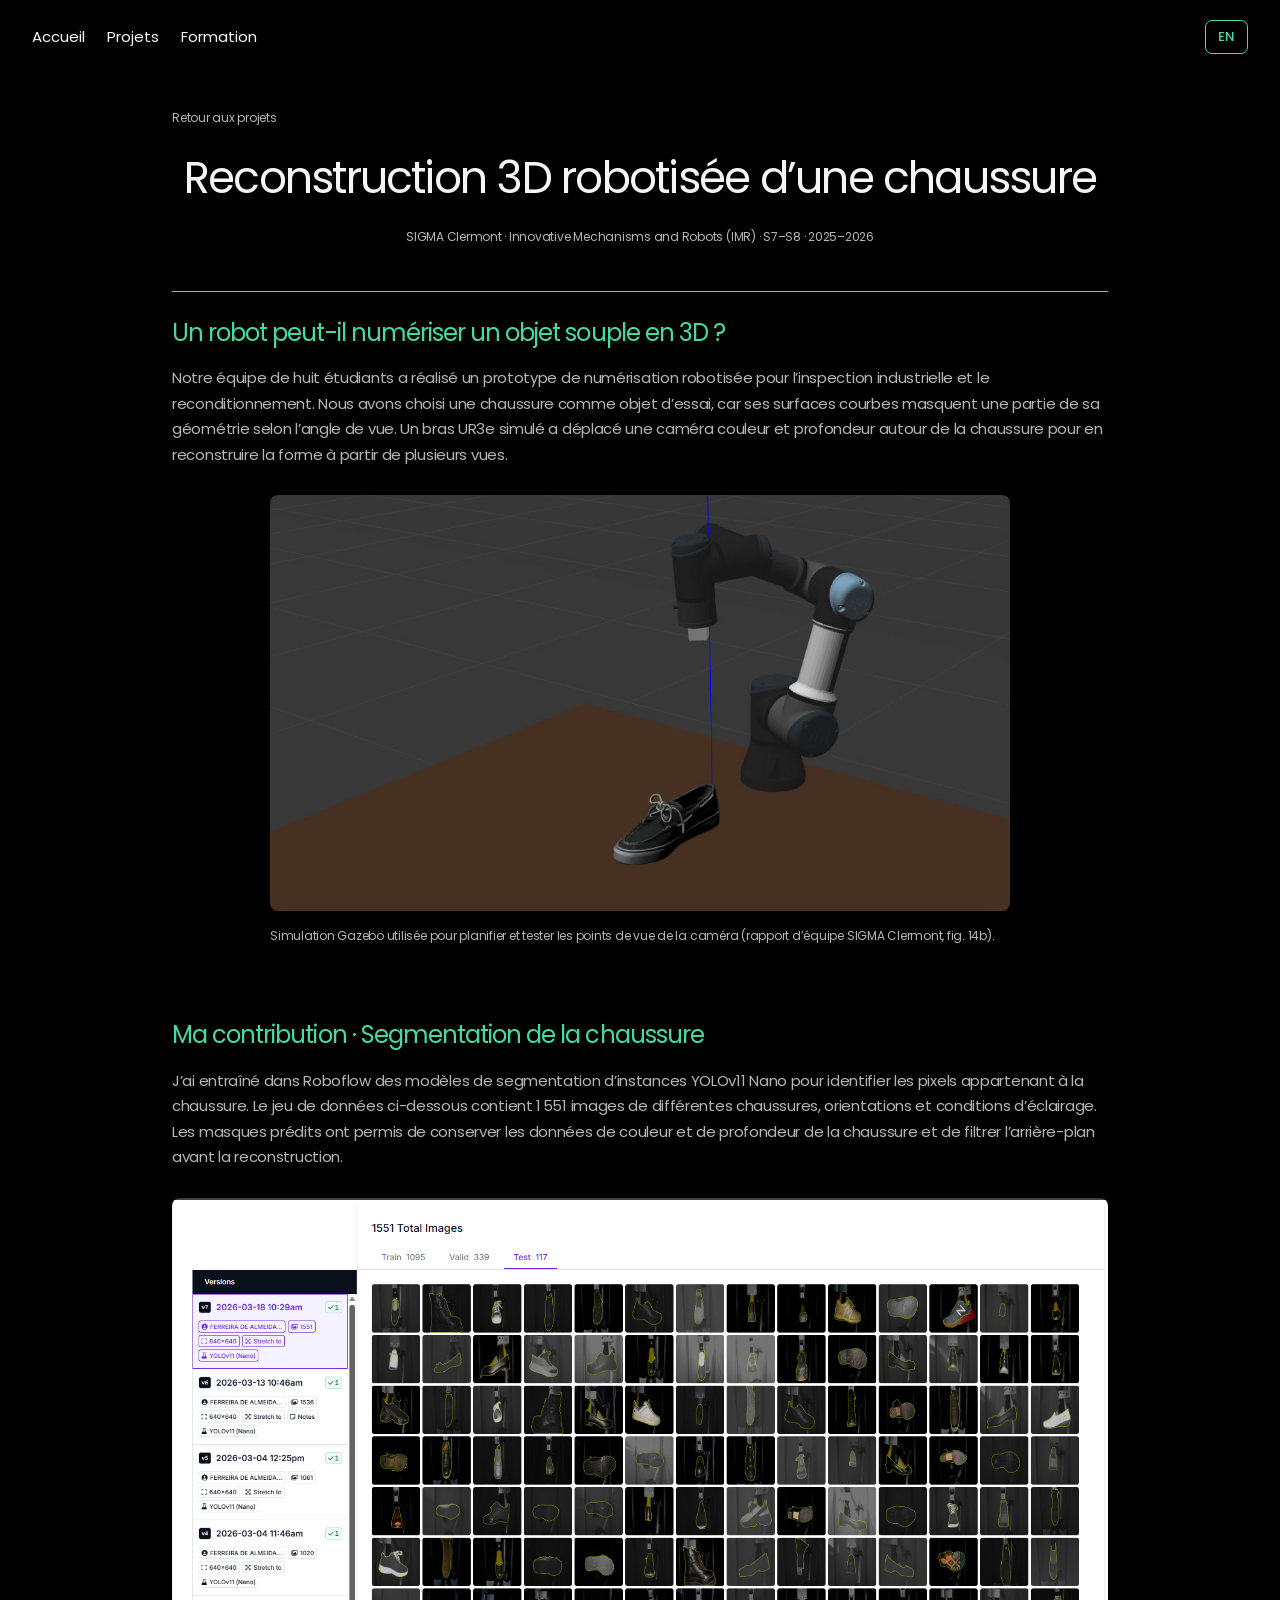
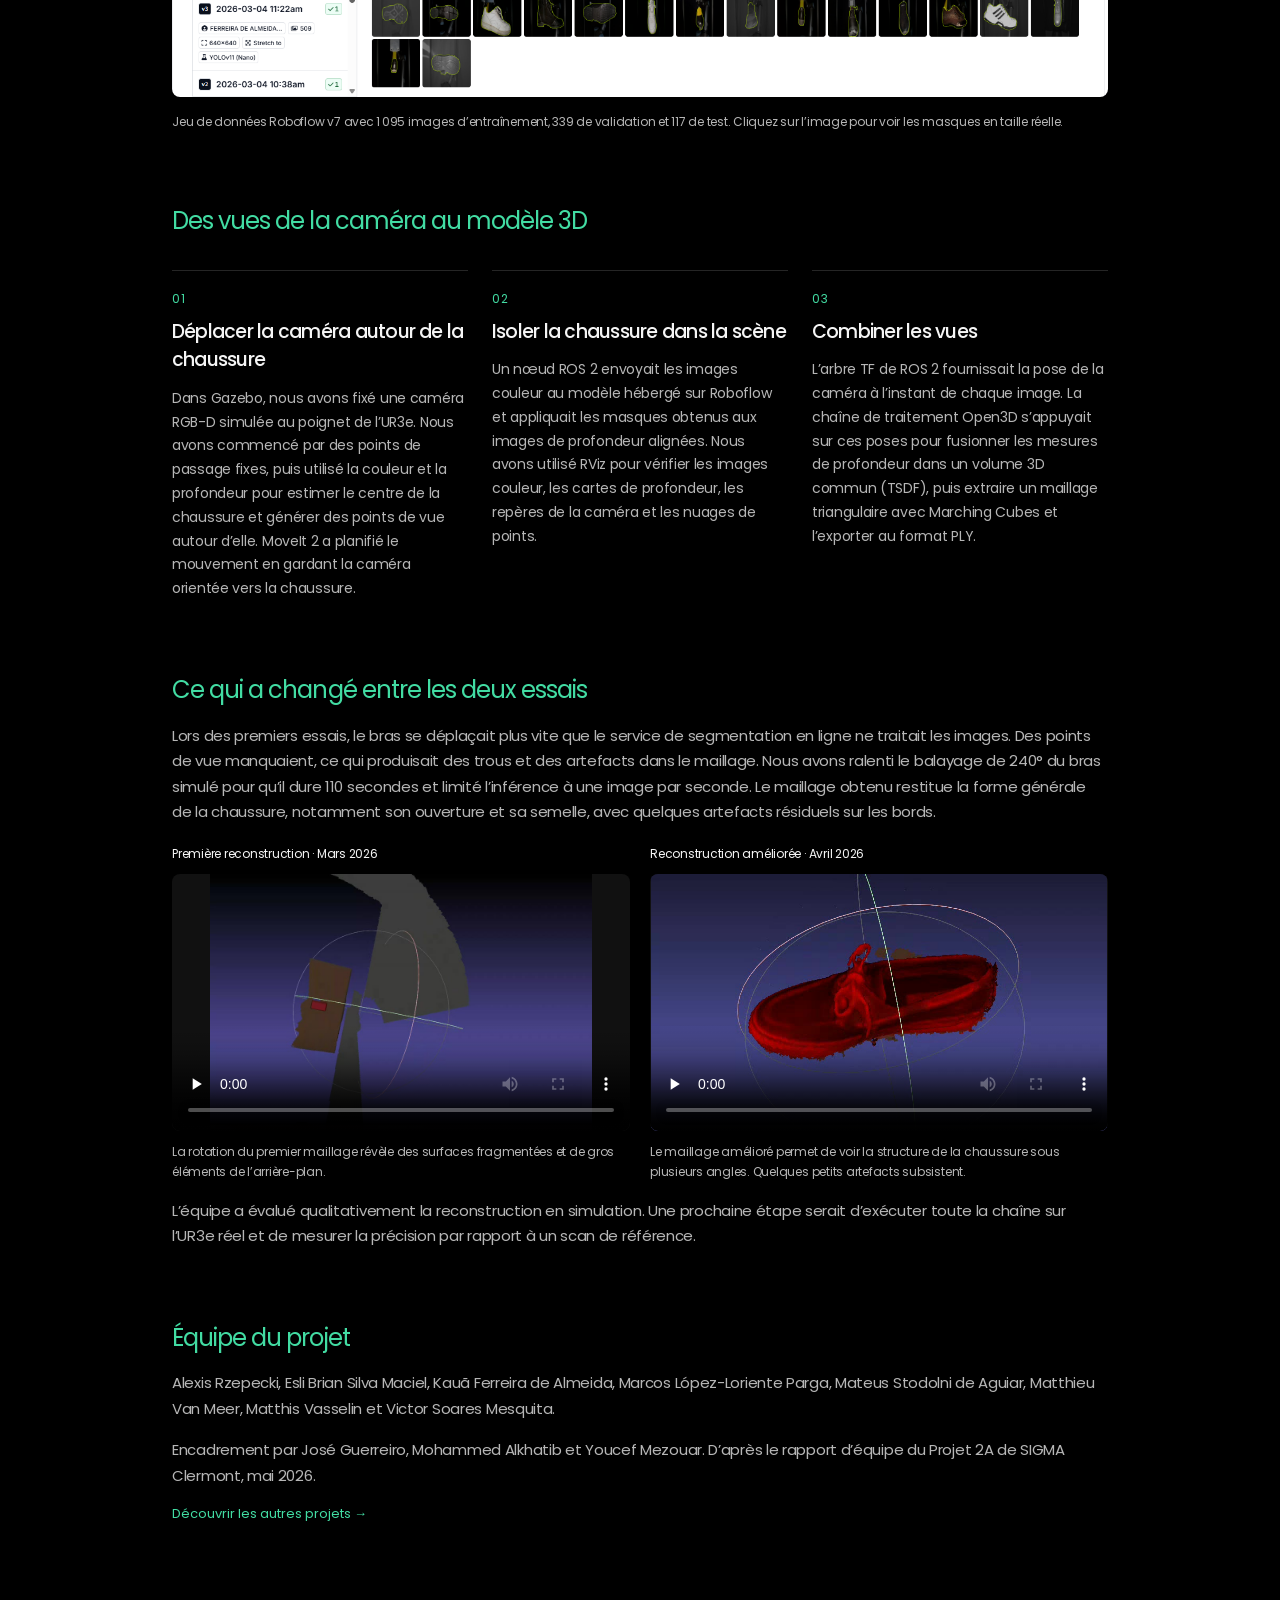
==== commit 0cfbd5db: "Add files via upload" ====
--- a/3d-reconstruction/index.html
+++ b/3d-reconstruction/index.html
@@ -26,7 +26,7 @@
     <a class="back-link" href="../#projects">Retour aux projets</a>
     <header class="case-header">
       <h1>Reconstruction 3D robotisée d’une chaussure</h1>
-      <p class="case-meta">SIGMA Clermont · Mécanique innovante et robotique (IMR) · 2025–2026</p>
+      <p class="case-meta">SIGMA Clermont · Innovative Mechanisms and Robots (IMR) · S7–S8 · 2025–2026</p>
     </header>
 
     <section class="case-section" aria-labelledby="challenge-title">
--- a/assets/styles.css
+++ b/assets/styles.css
@@ -146,11 +146,11 @@
 .availability { color: var(--accent); font-size: 12px; line-height: 1.6; }
 
 .intro-actions { display: flex; flex-wrap: wrap; align-items: center; gap: 14px 22px; }
-.intro-button, .intro-secondary, .section-link { font-size: 13px; }
+.intro-button, .section-link { font-size: 13px; }
 .intro-button { padding: 10px 15px; border-radius: 7px; background: var(--accent); color: #071a12; }
 .intro-button:hover { background: #76e6bc; }
-.intro-secondary, .section-link, .project-action { color: var(--accent); }
-.intro-secondary:hover, .section-link:hover, .project-card:hover .project-action { text-decoration: underline; text-underline-offset: 4px; }
+.section-link, .project-action { color: var(--accent); }
+.section-link:hover, .project-card:hover .project-action { text-decoration: underline; text-underline-offset: 4px; }
 
 .card {
   display: block;
@@ -160,25 +160,6 @@
 }
 a.card { transition: box-shadow .18s, background .18s; }
 a.card:hover { box-shadow: inset 0 0 0 1px #555; background: #151515; }
-.publication-card { padding: 20px; }
-.publication-heading { display: flex; align-items: flex-start; gap: 16px; }
-.publication-heading h3 { flex: 1; }
-.publication-year {
-  flex-shrink: 0;
-  padding: 6px 8px;
-  border: 1px solid var(--border);
-  border-radius: 4px;
-  background: #222;
-  color: var(--muted);
-  font-size: 12px;
-  line-height: 1.6;
-  letter-spacing: -.02em;
-}
-.publication-journal { margin-top: 20px; color: var(--muted); }
-.publication-details { border-top: 1px solid var(--border); padding-top: 12px; margin-top: 16px; }
-.publication-details p { color: var(--muted); font-size: 12px; line-height: 1.6; }
-.publication-details .doi { color: var(--accent); margin-top: 6px; }
-
 #projects { scroll-margin-top: 24px; }
 .project-grid { display: grid; grid-template-columns: repeat(3, minmax(0, 1fr)); gap: 16px; }
 .project-card { padding: 16px; display: flex; flex-direction: column; gap: 12px; min-width: 0; }
@@ -313,8 +294,6 @@
   .intro { gap: 20px; }
   .project-grid, .skills-grid { grid-template-columns: 1fr; }
   .project-image, .project-placeholder { height: 210px; }
-  .publication-heading { gap: 12px; }
-  .publication-year { padding: 4px 6px; }
   .languages { display: flex; flex-direction: column; gap: 8px; }
   .contact-row { flex-direction: column; align-items: flex-start; gap: 4px; }
   .case-study { padding: 24px 20px 48px; }
@@ -338,3 +317,90 @@
   *, *::before, *::after { transition: none !important; }
   .typing-cursor { animation: none; }
 }
+
+/* Languages and downloadable application documents. */
+.language-grid { display: grid; grid-template-columns: repeat(3, minmax(0, 1fr)); gap: 16px; margin: 0; padding: 0; list-style: none; }
+.language-card { padding: 20px; border-top: 2px solid var(--accent); }
+.language-card h3 { font-size: 16px; }
+.language-card p { color: var(--muted); font-size: 14px; }
+.language-card .language-level { margin: 8px 0 4px; color: var(--accent); font-size: 28px; line-height: 1.25; font-weight: 500; }
+.language-card .language-native { font-size: 24px; }
+.documents-grid { display: grid; grid-template-columns: repeat(2, minmax(0, 1fr)); gap: 16px; }
+.document-card { display: flex; flex-direction: column; gap: 12px; padding: 20px; }
+.document-card p { color: var(--muted); font-size: 14px; }
+.document-action { color: var(--accent); font-size: 14px; margin-top: auto; }
+.profile-card .cv-button { font-size: 14px; color: var(--text); }
+.recommendation-button { border: 1px solid var(--accent); }
+@media (max-width: 560px) {
+  .language-grid { gap: 8px; }
+  .language-card { padding: 12px 9px; }
+  .language-card h3 { font-size: 14px; }
+  .language-card p { font-size: 13px; }
+  .language-card .language-native { font-size: 20px; }
+  .documents-grid { grid-template-columns: 1fr; }
+}
+
+/* Featured research and the current IMR project */
+.research-shortcuts { display: flex; flex-wrap: wrap; gap: 10px; }
+.research-shortcuts a, .project-progress-status {
+  color: var(--accent);
+  border: 1px solid #2b604b;
+  background: #101b17;
+  border-radius: 6px;
+  padding: 5px 9px;
+  font-size: .93rem;
+}
+.research-shortcuts a:hover { background: #19352a; }
+.research-grid { display: grid; grid-template-columns: repeat(2, minmax(0, 1fr)); gap: 16px; }
+.research-grid article { min-width: 0; scroll-margin-top: 24px; }
+.publication-card { display: flex; flex-direction: column; gap: 12px; padding: 22px; }
+.featured-publication { border-top: 2px solid var(--accent); }
+.featured-submission { border-top: 2px solid #e2bb7e; }
+.research-status { color: var(--accent); font-size: .95rem; font-weight: 500; }
+.featured-submission .research-status, .manuscript-note { color: #e2bb7e; }
+.publication-card h3 { line-height: 1.45; overflow-wrap: anywhere; }
+.publication-journal, .publication-meta { color: var(--muted); font-size: .93rem; }
+.research-action {
+  align-self: flex-start;
+  margin-top: auto;
+  padding: 7px 0;
+  color: var(--accent);
+  font-size: .95rem;
+}
+.research-action:hover, .proceedings-list a:hover { text-decoration: underline; text-underline-offset: .22em; }
+.publications-disclosure { margin-top: 16px; }
+.publications-disclosure summary {
+  padding: 17px 22px;
+  color: var(--text);
+  cursor: pointer;
+  font-size: 1rem;
+}
+.publications-disclosure summary::marker { color: var(--accent); }
+.publications-disclosure summary:hover { color: var(--accent); }
+.publications-disclosure summary:focus-visible { outline: 2px solid var(--accent); outline-offset: 3px; border-radius: 8px; }
+.publication-count { color: var(--accent); margin-inline-start: 5px; }
+.proceedings-content { padding: 0 22px 18px; }
+.proceedings-content > p { color: var(--muted); }
+.proceedings-list { list-style: none; margin: 12px 0; padding: 0; }
+.proceedings-list li { border-top: 1px solid var(--border); padding: 12px 0; }
+.proceedings-venue { color: var(--muted); font-size: .93rem; }
+.proceedings-list a { color: var(--accent); }
+.project-in-progress {
+  margin-top: 16px;
+  padding: 22px;
+  flex-direction: row;
+  align-items: center;
+  justify-content: space-between;
+  gap: 22px;
+  border-left: 2px solid var(--accent);
+}
+.project-in-progress .project-year { display: flex; flex-wrap: wrap; align-items: center; gap: 10px; }
+.project-in-progress h3 { margin: 9px 0 5px; }
+.project-in-progress .project-action { flex: 0 0 auto; font-size: .95rem; margin: 0; }
+.manuscript-note { margin-top: 8px; font-size: .95rem; }
+@media (max-width: 650px) {
+  .research-grid { grid-template-columns: 1fr; }
+  .project-in-progress { flex-direction: column; align-items: flex-start; }
+  .publication-card, .publications-disclosure summary { padding-inline: 18px; }
+  .proceedings-content { padding-inline: 18px; }
+}
